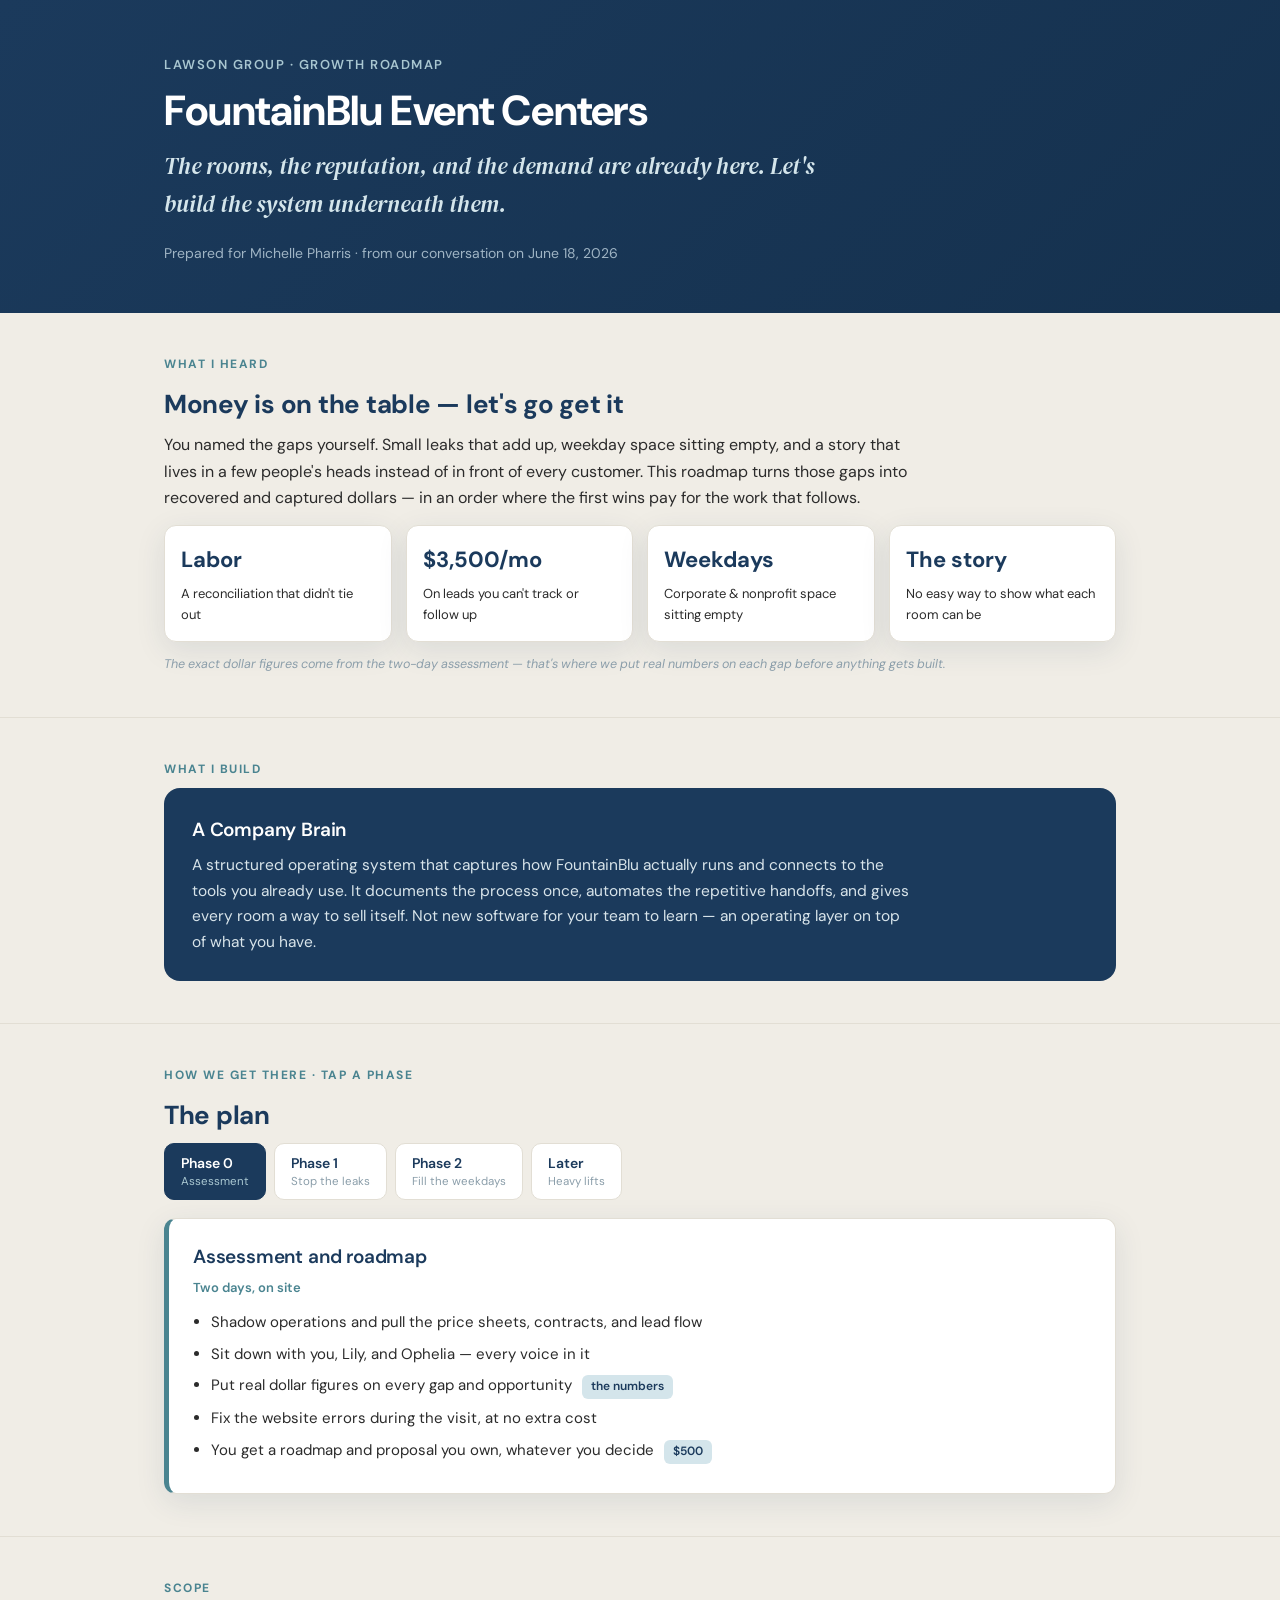
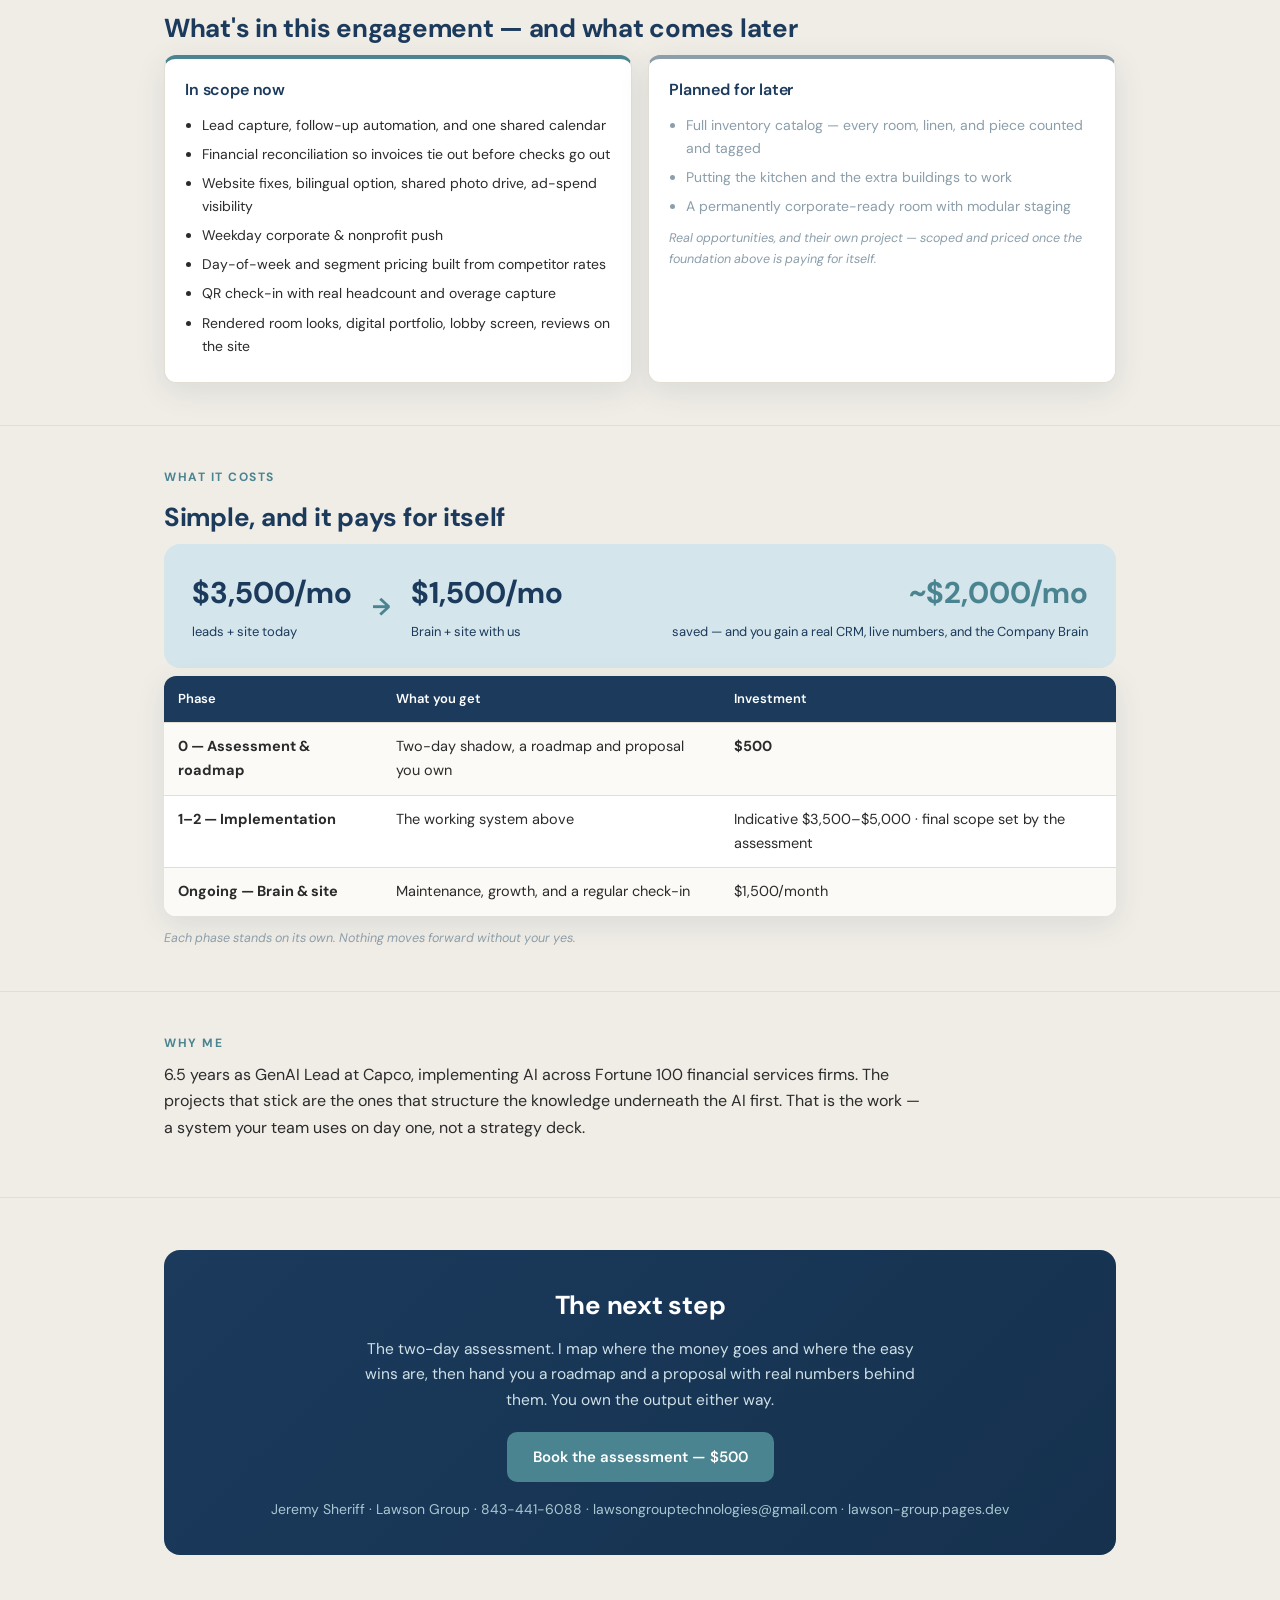
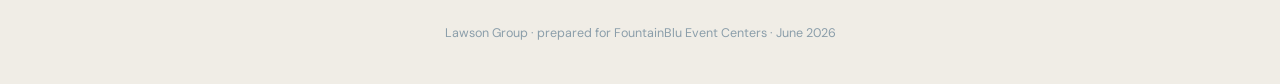
==== fountainblu-roadmap/index.html @ b53c5c01 "Add FountainBlu client roadmap page at /fountainblu-roadmap/ (unlinked client proposal)" ====
<!DOCTYPE html>
<html lang="en">
<head>
<meta charset="UTF-8">
<meta name="viewport" content="width=device-width, initial-scale=1.0">
<title>FountainBlu — Growth Roadmap | Lawson Group</title>
<link rel="preconnect" href="https://fonts.googleapis.com">
<link rel="preconnect" href="https://fonts.gstatic.com" crossorigin>
<link href="https://fonts.googleapis.com/css2?family=DM+Sans:wght@400;500;600;700&family=DM+Serif+Display:ital@0;1&display=swap" rel="stylesheet">
<style>
  :root{
    --navy:#1B3A5C; --teal:#4A8490; --champagne:#F0EDE6; --ice:#D4E5EB;
    --slate:#8B9EAA; --ink:#2B2B2B; --offwhite:#F8F9FA; --white:#fff;
    --shadow:0 8px 30px rgba(27,58,92,.10); --line:#E2DED4;
  }
  *{box-sizing:border-box;margin:0;padding:0}
  body{font-family:'DM Sans',system-ui,-apple-system,Segoe UI,Roboto,sans-serif;background:var(--champagne);color:var(--ink);line-height:1.65}
  .wrap{max-width:1000px;margin:0 auto;padding:0 24px}
  h1,h2,h3{font-family:'DM Sans';font-weight:700;color:var(--navy);letter-spacing:-.01em}
  h2{font-size:26px;margin-bottom:6px} h3{font-size:19px;font-weight:600}

  header{background:linear-gradient(135deg,var(--navy),#15314e);color:#fff;padding:54px 0 48px}
  header .kick{color:#A9C7D1;font-size:13px;font-weight:600;letter-spacing:1.5px;text-transform:uppercase}
  header h1{color:#fff;font-size:42px;line-height:1.12;margin:12px 0 14px}
  header .tag{font-family:'DM Serif Display';font-style:italic;font-size:23px;color:var(--ice);font-weight:400;max-width:680px}
  header .who{margin-top:18px;color:#9FB4C4;font-size:14px}

  section{padding:42px 0;border-bottom:1px solid var(--line)}
  .eyebrow{color:var(--teal);font-weight:700;font-size:12px;letter-spacing:1.5px;text-transform:uppercase;margin-bottom:8px}
  p.body{font-size:16px;max-width:760px;margin-bottom:14px}

  .gaps{display:grid;grid-template-columns:repeat(4,1fr);gap:14px;margin-top:8px}
  @media(max-width:780px){.gaps{grid-template-columns:1fr 1fr}}
  .gap{background:var(--white);border:1px solid var(--line);border-radius:12px;padding:16px;box-shadow:var(--shadow)}
  .gap .big{font-family:'DM Sans';font-weight:700;font-size:22px;color:var(--navy)}
  .gap .lbl{font-size:13px;color:var(--ink);margin-top:4px}
  .note{font-size:12.5px;color:var(--slate);margin-top:12px;font-style:italic}

  .brain{background:var(--navy);color:#fff;border-radius:16px;padding:26px 28px;margin-top:6px}
  .brain h3{color:#fff} .brain p{color:#D8E4EA;font-size:15.5px;margin-top:8px;max-width:720px}

  /* phases */
  .ptabs{display:flex;flex-wrap:wrap;gap:8px;margin:6px 0 18px}
  .ptab{font-family:'DM Sans';font-size:14px;font-weight:600;border:1px solid var(--line);background:var(--white);
    color:var(--navy);padding:10px 16px;border-radius:10px;cursor:pointer;transition:.15s;text-align:left}
  .ptab small{display:block;font-weight:400;color:var(--slate);font-size:11.5px;margin-top:2px}
  .ptab.active{background:var(--navy);color:#fff;border-color:var(--navy)}
  .ptab.active small{color:#A9C7D1}
  .pbody{background:var(--white);border:1px solid var(--line);border-left:5px solid var(--teal);border-radius:12px;padding:22px 24px;box-shadow:var(--shadow);min-height:120px}
  .pbody h3{margin-bottom:4px} .pbody .when{color:var(--teal);font-weight:600;font-size:13px;margin-bottom:12px}
  .pbody ul{margin-left:18px} .pbody li{margin:7px 0;font-size:15px}
  .pbody .dollar{display:inline-block;background:var(--ice);color:var(--navy);font-weight:600;font-size:12px;padding:2px 9px;border-radius:6px;margin-left:6px}

  .scope{display:grid;grid-template-columns:1fr 1fr;gap:16px;margin-top:6px}
  @media(max-width:780px){.scope{grid-template-columns:1fr}}
  .scol{background:var(--white);border:1px solid var(--line);border-radius:12px;padding:18px 20px;box-shadow:var(--shadow)}
  .scol.in{border-top:4px solid var(--teal)} .scol.out{border-top:4px solid var(--slate)}
  .scol h3{font-size:16px;margin-bottom:10px}
  .scol ul{margin-left:17px} .scol li{margin:6px 0;font-size:14px;color:var(--ink)}
  .scol.out li{color:var(--slate)}
  .scol .cap{font-size:12.5px;color:var(--slate);margin-top:10px;font-style:italic}

  .savings{display:flex;align-items:center;gap:20px;flex-wrap:wrap;background:var(--ice);border-radius:16px;padding:24px 28px;margin-top:6px}
  .savings .num{font-family:'DM Sans';font-weight:700;font-size:30px;color:var(--navy)}
  .savings .arr{font-size:24px;color:var(--teal);font-weight:700}
  .savings .save{margin-left:auto;text-align:right}
  .savings .save b{display:block;font-size:30px;color:var(--teal);font-weight:700}
  .savings .save span{font-size:13px;color:var(--navy)}
  @media(max-width:780px){.savings .save{margin-left:0;text-align:left;width:100%}}

  table{width:100%;border-collapse:collapse;background:var(--white);border-radius:12px;overflow:hidden;box-shadow:var(--shadow);font-size:14.5px;margin-top:8px}
  th{background:var(--navy);color:#fff;text-align:left;padding:12px 14px;font-size:13px;font-weight:600}
  td{padding:12px 14px;border-top:1px solid var(--line);vertical-align:top}
  tr:nth-child(even) td{background:#FBFAF6}

  .cta{background:linear-gradient(135deg,var(--navy),#15314e);color:#fff;border-radius:16px;padding:34px;text-align:center;margin-top:10px}
  .cta h2{color:#fff;font-size:26px} .cta p{color:#CFE0E7;max-width:560px;margin:10px auto 18px;font-size:15.5px}
  .btn{display:inline-block;background:var(--teal);color:#fff;font-weight:600;text-decoration:none;padding:13px 26px;border-radius:10px;font-size:15px}
  .contact{margin-top:16px;color:#A9C7D1;font-size:14px}

  footer{padding:26px 0 40px;color:var(--slate);font-size:12.5px;text-align:center}
</style>
</head>
<body>
<header>
  <div class="wrap">
    <div class="kick">Lawson Group · Growth Roadmap</div>
    <h1>FountainBlu Event Centers</h1>
    <div class="tag">The rooms, the reputation, and the demand are already here. Let's build the system underneath them.</div>
    <div class="who">Prepared for Michelle Pharris · from our conversation on June 18, 2026</div>
  </div>
</header>

<section>
  <div class="wrap">
    <div class="eyebrow">What I heard</div>
    <h2>Money is on the table — let's go get it</h2>
    <p class="body">You named the gaps yourself. Small leaks that add up, weekday space sitting empty, and a story that lives in a few people's heads instead of in front of every customer. This roadmap turns those gaps into recovered and captured dollars — in an order where the first wins pay for the work that follows.</p>
    <div class="gaps">
      <div class="gap"><div class="big">Labor</div><div class="lbl">A reconciliation that didn't tie out</div></div>
      <div class="gap"><div class="big">$3,500/mo</div><div class="lbl">On leads you can't track or follow up</div></div>
      <div class="gap"><div class="big">Weekdays</div><div class="lbl">Corporate &amp; nonprofit space sitting empty</div></div>
      <div class="gap"><div class="big">The story</div><div class="lbl">No easy way to show what each room can be</div></div>
    </div>
    <p class="note">The exact dollar figures come from the two-day assessment — that's where we put real numbers on each gap before anything gets built.</p>
  </div>
</section>

<section>
  <div class="wrap">
    <div class="eyebrow">What I build</div>
    <div class="brain">
      <h3>A Company Brain</h3>
      <p>A structured operating system that captures how FountainBlu actually runs and connects to the tools you already use. It documents the process once, automates the repetitive handoffs, and gives every room a way to sell itself. Not new software for your team to learn — an operating layer on top of what you have.</p>
    </div>
  </div>
</section>

<section>
  <div class="wrap">
    <div class="eyebrow">How we get there · tap a phase</div>
    <h2>The plan</h2>
    <div class="ptabs" id="ptabs">
      <button class="ptab active" data-p="0">Phase 0<small>Assessment</small></button>
      <button class="ptab" data-p="1">Phase 1<small>Stop the leaks</small></button>
      <button class="ptab" data-p="2">Phase 2<small>Fill the weekdays</small></button>
      <button class="ptab" data-p="3">Later<small>Heavy lifts</small></button>
    </div>
    <div class="pbody" id="pbody"></div>
  </div>
</section>

<section>
  <div class="wrap">
    <div class="eyebrow">Scope</div>
    <h2>What's in this engagement — and what comes later</h2>
    <div class="scope">
      <div class="scol in">
        <h3>In scope now</h3>
        <ul>
          <li>Lead capture, follow-up automation, and one shared calendar</li>
          <li>Financial reconciliation so invoices tie out before checks go out</li>
          <li>Website fixes, bilingual option, shared photo drive, ad-spend visibility</li>
          <li>Weekday corporate &amp; nonprofit push</li>
          <li>Day-of-week and segment pricing built from competitor rates</li>
          <li>QR check-in with real headcount and overage capture</li>
          <li>Rendered room looks, digital portfolio, lobby screen, reviews on the site</li>
        </ul>
      </div>
      <div class="scol out">
        <h3>Planned for later</h3>
        <ul>
          <li>Full inventory catalog — every room, linen, and piece counted and tagged</li>
          <li>Putting the kitchen and the extra buildings to work</li>
          <li>A permanently corporate-ready room with modular staging</li>
        </ul>
        <div class="cap">Real opportunities, and their own project — scoped and priced once the foundation above is paying for itself.</div>
      </div>
    </div>
  </div>
</section>

<section>
  <div class="wrap">
    <div class="eyebrow">What it costs</div>
    <h2>Simple, and it pays for itself</h2>
    <div class="savings">
      <div><div class="num">$3,500/mo</div><span style="font-size:13px;color:var(--navy)">leads + site today</span></div>
      <div class="arr">→</div>
      <div><div class="num">$1,500/mo</div><span style="font-size:13px;color:var(--navy)">Brain + site with us</span></div>
      <div class="save"><b>~$2,000/mo</b><span>saved — and you gain a real CRM, live numbers, and the Company Brain</span></div>
    </div>
    <table>
      <tr><th>Phase</th><th>What you get</th><th>Investment</th></tr>
      <tr><td><strong>0 — Assessment &amp; roadmap</strong></td><td>Two-day shadow, a roadmap and proposal you own</td><td><strong>$500</strong></td></tr>
      <tr><td><strong>1–2 — Implementation</strong></td><td>The working system above</td><td>Indicative $3,500–$5,000 · final scope set by the assessment</td></tr>
      <tr><td><strong>Ongoing — Brain &amp; site</strong></td><td>Maintenance, growth, and a regular check-in</td><td>$1,500/month</td></tr>
    </table>
    <p class="note">Each phase stands on its own. Nothing moves forward without your yes.</p>
  </div>
</section>

<section>
  <div class="wrap">
    <div class="eyebrow">Why me</div>
    <p class="body">6.5 years as GenAI Lead at Capco, implementing AI across Fortune 100 financial services firms. The projects that stick are the ones that structure the knowledge underneath the AI first. That is the work — a system your team uses on day one, not a strategy deck.</p>
  </div>
</section>

<section style="border-bottom:none">
  <div class="wrap">
    <div class="cta">
      <h2>The next step</h2>
      <p>The two-day assessment. I map where the money goes and where the easy wins are, then hand you a roadmap and a proposal with real numbers behind them. You own the output either way.</p>
      <a class="btn" href="mailto:lawsongrouptechnologies@gmail.com?subject=FountainBlu%20assessment">Book the assessment — $500</a>
      <div class="contact">Jeremy Sheriff · Lawson Group · 843-441-6088 · lawsongrouptechnologies@gmail.com · lawson-group.pages.dev</div>
    </div>
  </div>
</section>

<footer><div class="wrap">Lawson Group · prepared for FountainBlu Event Centers · June 2026</div></footer>

<script>
  const P={
    "0":{t:"Assessment and roadmap",w:"Two days, on site",items:[
      ["Shadow operations and pull the price sheets, contracts, and lead flow",""],
      ["Sit down with you, Lily, and Ophelia — every voice in it",""],
      ["Put real dollar figures on every gap and opportunity","the numbers"],
      ["Fix the website errors during the visit, at no extra cost",""],
      ["You get a roadmap and proposal you own, whatever you decide","$500"]]},
    "1":{t:"Stop the leaks and capture the leads",w:"First month",items:[
      ["Lead capture wired into a real follow-up system","hard $"],
      ["Date, event type, budget, and guest count on the inquiry form",""],
      ["One shared calendar across all five spaces",""],
      ["Reconciliation so labor and vendor invoices tie out before checks go out","hard $"],
      ["Website fixes, bilingual option, shared photo drive, ad-spend visibility",""]]},
    "2":{t:"Fill the weekdays and sharpen the offer",w:"Weeks four to eight",items:[
      ["A real push on weekday corporate and nonprofit bookings","hard $"],
      ["Day-of-week and segment pricing built from competitor rates",""],
      ["QR check-in that captures real headcount and the overages you're missing","hard $"],
      ["Rendered looks per room, a clean digital portfolio, and a lobby screen",""],
      ["Your reviews pulled through to the website",""]]},
    "3":{t:"The heavy lifts — a later project",w:"Scoped once the foundation pays for itself",items:[
      ["A full inventory catalog — every room, linen, and piece counted and tagged",""],
      ["Putting the kitchen and the extra buildings to work",""],
      ["A permanently corporate-ready room with modular staging",""],
      ["Real opportunities, planned and priced separately",""]]}
  };
  function show(p){
    const d=P[p]; let h='<h3>'+d.t+'</h3><div class="when">'+d.w+'</div><ul>';
    d.items.forEach(([txt,tag])=>{ h+='<li>'+txt+(tag?' <span class="dollar">'+tag+'</span>':'')+'</li>'; });
    h+='</ul>'; document.getElementById('pbody').innerHTML=h;
  }
  document.getElementById('ptabs').addEventListener('click',e=>{
    const b=e.target.closest('.ptab'); if(!b)return;
    document.querySelectorAll('.ptab').forEach(x=>x.classList.remove('active'));
    b.classList.add('active'); show(b.dataset.p);
  });
  show("0");
</script>
</body>
</html>
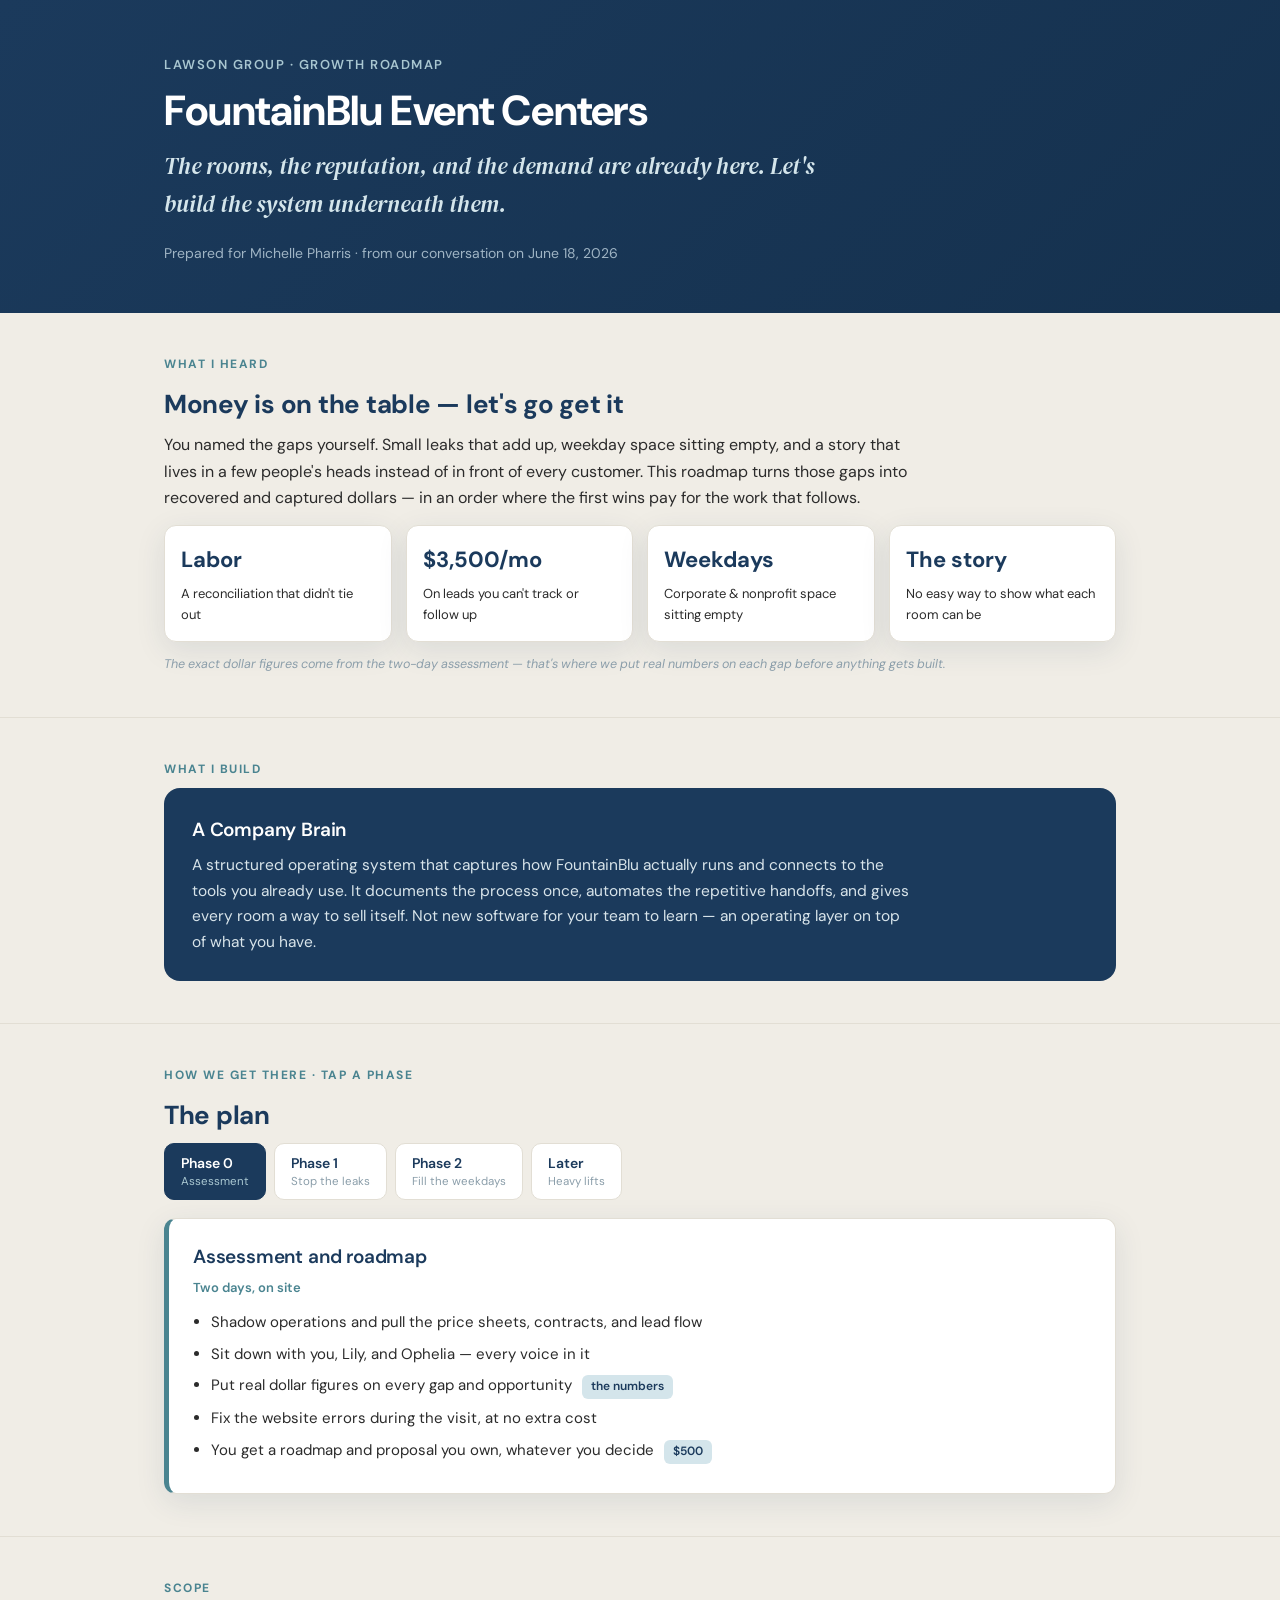
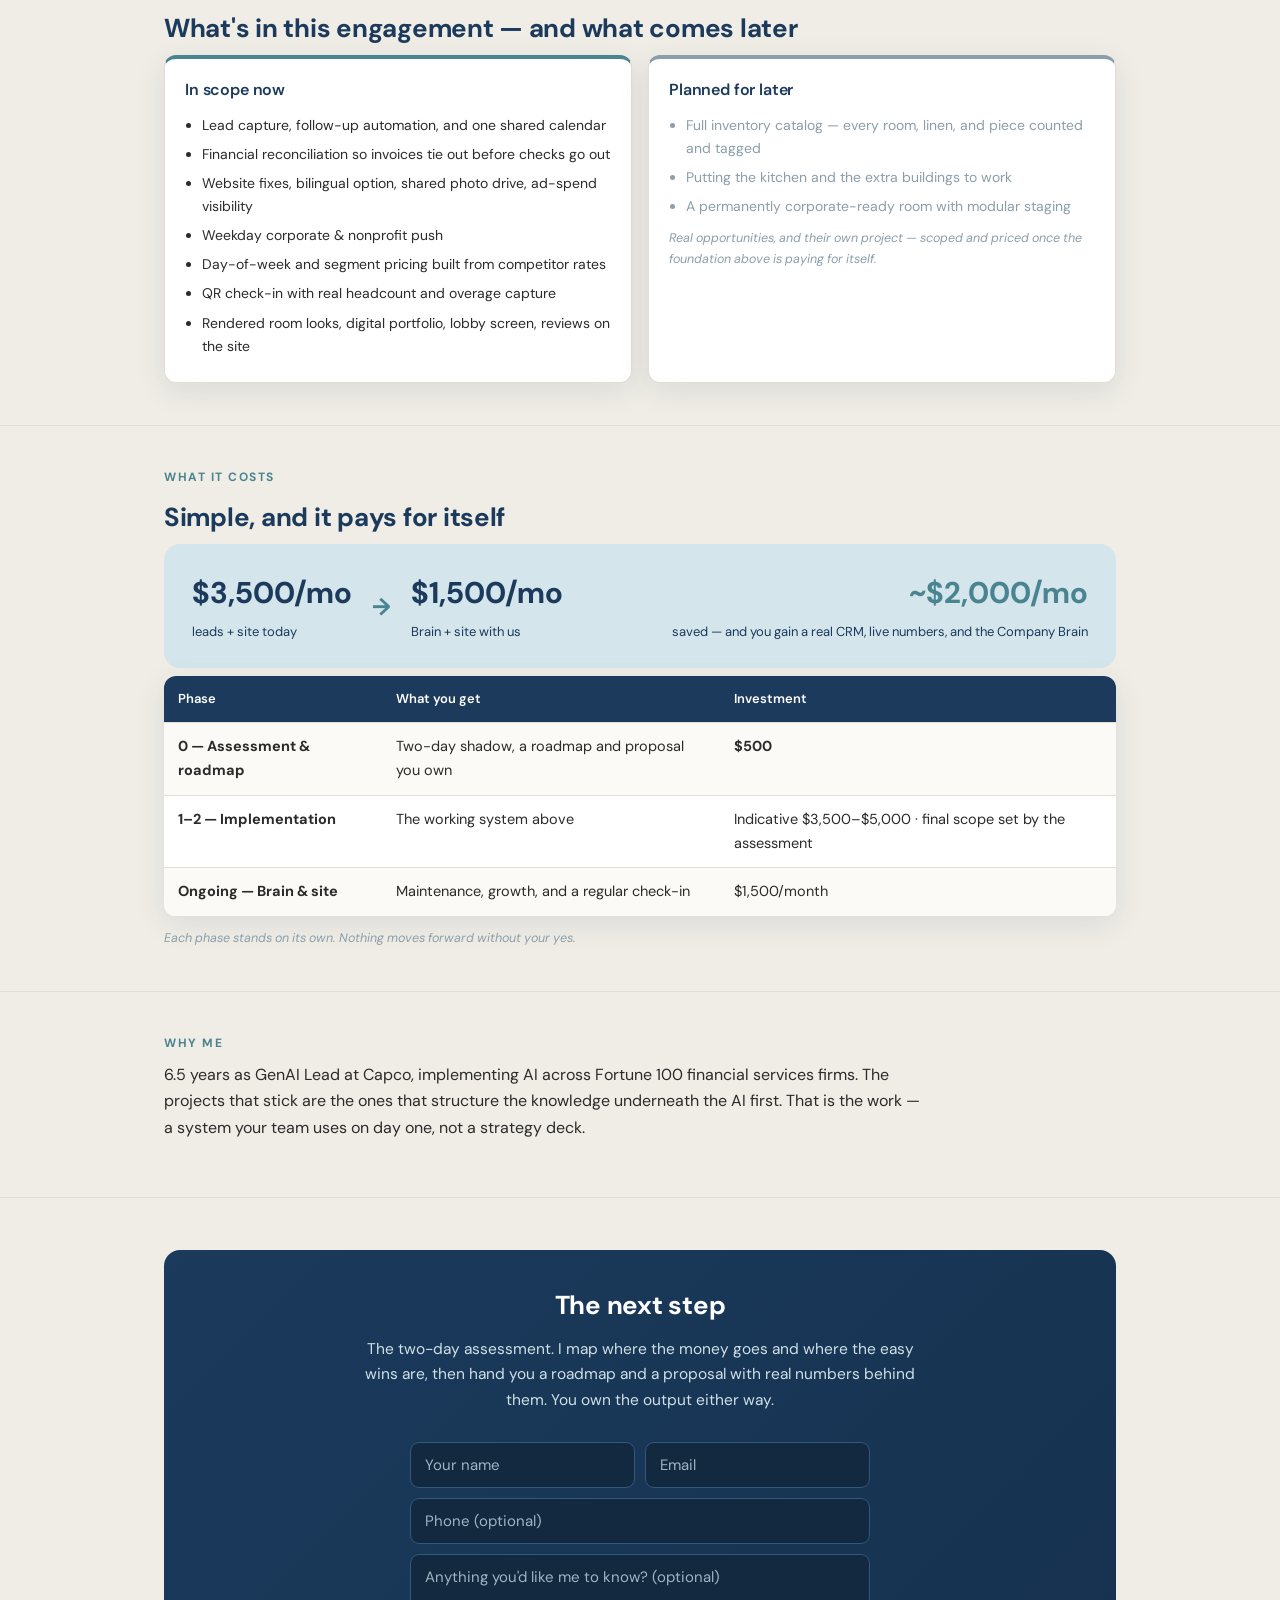
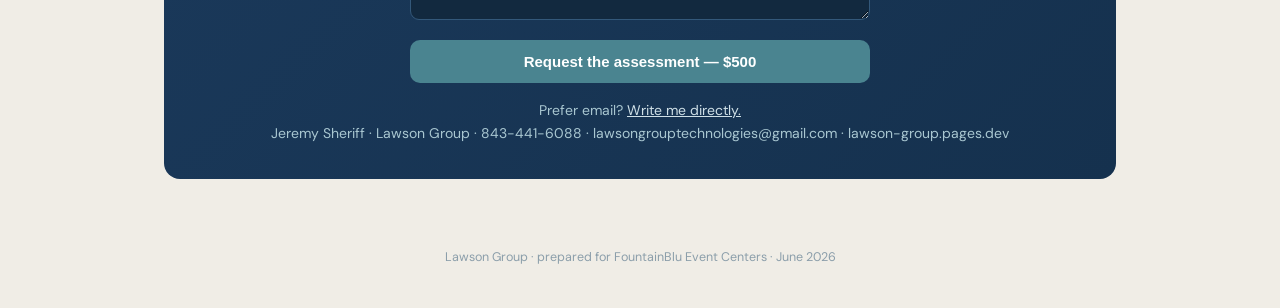
==== commit 0912e5c0: "FountainBlu roadmap: replace mailto CTA with real Web3Forms assessment-request form (+ email fallbac" ====
--- a/fountainblu-roadmap/index.html
+++ b/fountainblu-roadmap/index.html
@@ -79,6 +79,17 @@
   .contact{margin-top:16px;color:#A9C7D1;font-size:14px}
 
   footer{padding:26px 0 40px;color:var(--slate);font-size:12.5px;text-align:center}
+
+  /* assessment request form (CTA) */
+  .assess{max-width:460px;margin:8px auto 4px;text-align:left}
+  .assess .row{display:flex;gap:10px}
+  @media(max-width:560px){.assess .row{flex-direction:column}}
+  .assess input,.assess textarea{width:100%;margin-top:10px;padding:12px 14px;border:1px solid #33587a;border-radius:9px;background:#12293f;color:#fff;font-family:'DM Sans';font-size:15px}
+  .assess input::placeholder,.assess textarea::placeholder{color:#9FB4C4}
+  .assess input:focus,.assess textarea:focus{outline:none;border-color:var(--teal)}
+  .assess button{width:100%;margin-top:12px;background:var(--teal);color:#fff;font-weight:600;border:none;padding:13px 26px;border-radius:10px;font-size:15px;cursor:pointer}
+  .assess button:disabled{opacity:.6;cursor:default}
+  .assess-ok{max-width:460px;margin:10px auto 2px;background:var(--ice);color:var(--navy);border-radius:12px;padding:16px 18px;font-weight:600}
 </style>
 </head>
 <body>
@@ -192,8 +203,21 @@
     <div class="cta">
       <h2>The next step</h2>
       <p>The two-day assessment. I map where the money goes and where the easy wins are, then hand you a roadmap and a proposal with real numbers behind them. You own the output either way.</p>
-      <a class="btn" href="mailto:lawsongrouptechnologies@gmail.com?subject=FountainBlu%20assessment">Book the assessment — $500</a>
-      <div class="contact">Jeremy Sheriff · Lawson Group · 843-441-6088 · lawsongrouptechnologies@gmail.com · lawson-group.pages.dev</div>
+      <form id="assessForm" class="assess" action="https://api.web3forms.com/submit" method="POST">
+      <input type="hidden" name="access_key" value="ee13bb71-10b9-4d0c-8bcf-9f8c08911f97">
+      <input type="hidden" name="subject" value="FountainBlu — Assessment Request ($500)">
+      <input type="hidden" name="from_name" value="FountainBlu Roadmap Page">
+      <input type="checkbox" name="botcheck" style="display:none" tabindex="-1" autocomplete="off">
+      <div class="row">
+        <input type="text" name="name" placeholder="Your name" required>
+        <input type="email" name="email" placeholder="Email" required>
+      </div>
+      <input type="text" name="phone" placeholder="Phone (optional)">
+      <textarea name="message" rows="2" placeholder="Anything you'd like me to know? (optional)"></textarea>
+      <button type="submit">Request the assessment — $500</button>
+    </form>
+    <div id="assessOk" class="assess-ok" style="display:none">Thank you — your request is in. I'll reach out within one business day to set the two days. — Jeremy</div>
+      <div class="contact">Prefer email? <a href="mailto:lawsongrouptechnologies@gmail.com?subject=FountainBlu%20assessment" style="color:#CFE0E7;text-decoration:underline">Write me directly.</a><br>Jeremy Sheriff · Lawson Group · 843-441-6088 · lawsongrouptechnologies@gmail.com · lawson-group.pages.dev</div>
     </div>
   </div>
 </section>
@@ -238,5 +262,17 @@
   });
   show("0");
 </script>
+<script>
+document.getElementById('assessForm').addEventListener('submit', async function(e){
+  e.preventDefault();
+  var f=e.target, b=f.querySelector('button');
+  b.disabled=true; b.textContent='Sending…';
+  try{
+    var r=await fetch(f.action,{method:'POST',body:new FormData(f)});
+    if(r.ok){f.style.display='none';document.getElementById('assessOk').style.display='block';}
+    else{b.disabled=false;b.textContent='Request the assessment — $500';alert('Something went wrong — please email lawsongrouptechnologies@gmail.com');}
+  }catch(err){b.disabled=false;b.textContent='Request the assessment — $500';alert('Something went wrong — please email lawsongrouptechnologies@gmail.com');}
+});
+</script>
 </body>
 </html>
